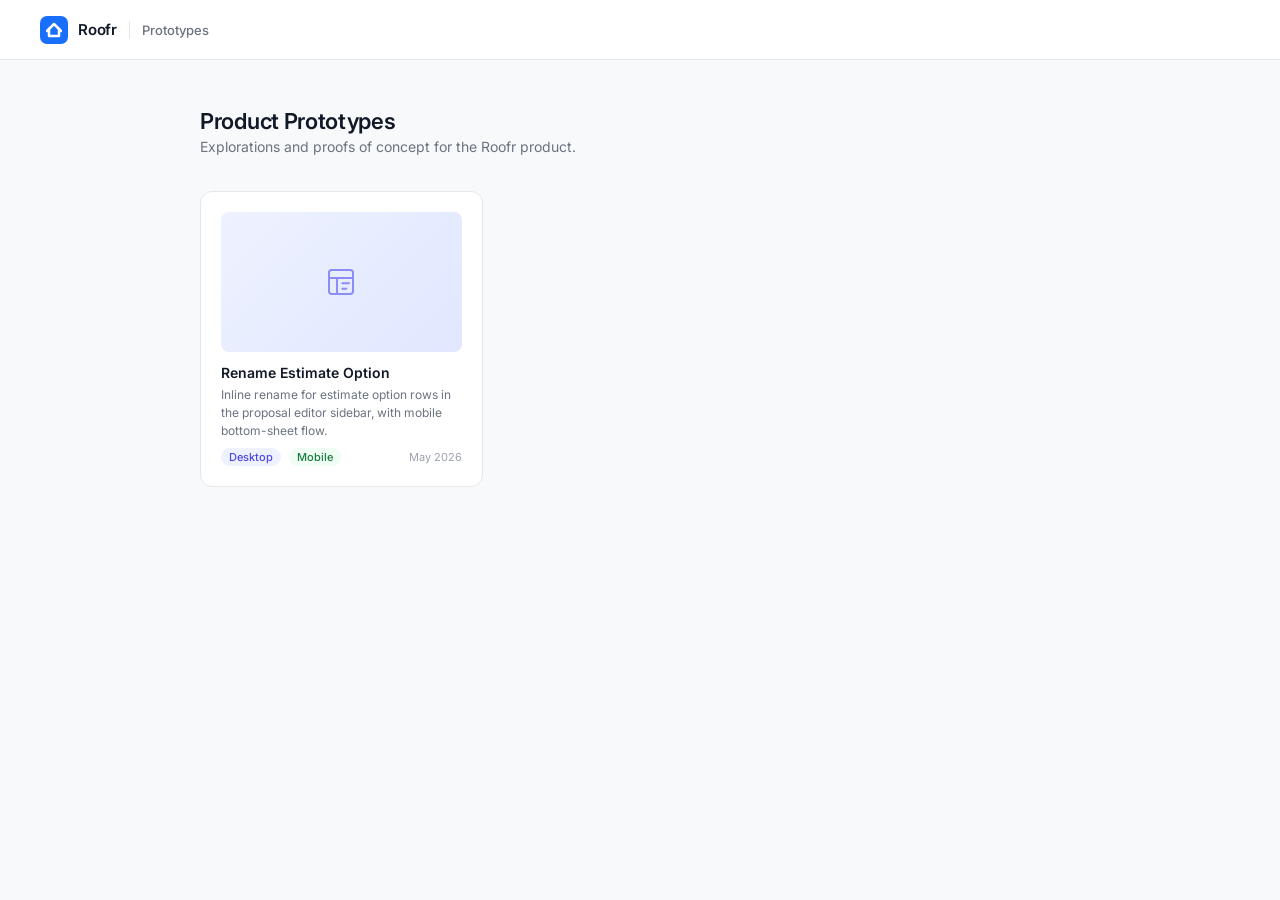
==== index.html @ ebd0edce "Initial commit — Rename Estimate Option prototype Adds landing page and first prototype: inline rena" ====
<!DOCTYPE html>
<html lang="en">
<head>
  <meta charset="UTF-8" />
  <meta name="viewport" content="width=device-width, initial-scale=1.0" />
  <title>Roofr Prototypes</title>
  <style>
    @import url('https://fonts.googleapis.com/css2?family=Inter:wght@400;500;600&display=swap');

    *, *::before, *::after { box-sizing: border-box; margin: 0; padding: 0; }

    body {
      font-family: 'Inter', -apple-system, BlinkMacSystemFont, sans-serif;
      background: #F8F9FA;
      color: #1A1A2E;
      min-height: 100vh;
    }

    header {
      background: #fff;
      border-bottom: 1px solid #E5E7EB;
      padding: 0 40px;
      height: 60px;
      display: flex;
      align-items: center;
      gap: 12px;
    }

    .logo {
      display: flex;
      align-items: center;
      gap: 10px;
    }

    .logo-mark {
      width: 28px;
      height: 28px;
      background: #1A6EFC;
      border-radius: 7px;
      display: flex;
      align-items: center;
      justify-content: center;
    }

    .logo-mark svg {
      width: 16px;
      height: 16px;
      fill: none;
      stroke: #fff;
      stroke-width: 2.5;
      stroke-linecap: round;
      stroke-linejoin: round;
    }

    .logo-text {
      font-size: 15px;
      font-weight: 600;
      color: #111827;
      letter-spacing: -0.2px;
    }

    .logo-divider {
      width: 1px;
      height: 18px;
      background: #E5E7EB;
      margin: 0 2px;
    }

    .logo-sub {
      font-size: 13px;
      font-weight: 500;
      color: #6B7280;
    }

    main {
      max-width: 960px;
      margin: 0 auto;
      padding: 48px 40px 80px;
    }

    .page-title {
      font-size: 22px;
      font-weight: 600;
      color: #111827;
      margin-bottom: 4px;
      letter-spacing: -0.3px;
    }

    .page-subtitle {
      font-size: 14px;
      color: #6B7280;
      margin-bottom: 36px;
    }

    .grid {
      display: grid;
      grid-template-columns: repeat(auto-fill, minmax(280px, 1fr));
      gap: 16px;
    }

    .card {
      background: #fff;
      border: 1px solid #E5E7EB;
      border-radius: 12px;
      padding: 20px;
      text-decoration: none;
      color: inherit;
      display: flex;
      flex-direction: column;
      gap: 12px;
      transition: border-color 0.15s, box-shadow 0.15s, transform 0.15s;
      cursor: pointer;
    }

    .card:hover {
      border-color: #1A6EFC;
      box-shadow: 0 4px 16px rgba(26,110,252,0.10);
      transform: translateY(-1px);
    }

    .card-thumb {
      width: 100%;
      height: 140px;
      background: linear-gradient(135deg, #EEF2FF 0%, #E0E7FF 100%);
      border-radius: 8px;
      display: flex;
      align-items: center;
      justify-content: center;
      overflow: hidden;
    }

    .card-thumb svg {
      width: 32px;
      height: 32px;
      stroke: #6366F1;
      fill: none;
      stroke-width: 1.5;
      stroke-linecap: round;
      stroke-linejoin: round;
      opacity: 0.7;
    }

    .card-body {
      display: flex;
      flex-direction: column;
      gap: 4px;
    }

    .card-title {
      font-size: 14px;
      font-weight: 600;
      color: #111827;
      line-height: 1.3;
    }

    .card-desc {
      font-size: 12px;
      color: #6B7280;
      line-height: 1.5;
    }

    .card-meta {
      display: flex;
      align-items: center;
      gap: 8px;
      margin-top: 4px;
    }

    .badge {
      font-size: 11px;
      font-weight: 500;
      padding: 2px 8px;
      border-radius: 20px;
      background: #F3F4F6;
      color: #6B7280;
    }

    .badge.desktop { background: #EEF2FF; color: #4F46E5; }
    .badge.mobile  { background: #F0FDF4; color: #15803D; }

    .card-date {
      font-size: 11px;
      color: #9CA3AF;
      margin-left: auto;
    }

    .empty-state {
      grid-column: 1 / -1;
      padding: 60px 0;
      text-align: center;
      color: #9CA3AF;
      font-size: 14px;
    }
  </style>
</head>
<body>

<header>
  <div class="logo">
    <div class="logo-mark">
      <svg viewBox="0 0 16 16"><polyline points="1,9 8,2 15,9"/><polyline points="3,7 3,14 13,14 13,7"/></svg>
    </div>
    <span class="logo-text">Roofr</span>
    <div class="logo-divider"></div>
    <span class="logo-sub">Prototypes</span>
  </div>
</header>

<main>
  <h1 class="page-title">Product Prototypes</h1>
  <p class="page-subtitle">Explorations and proofs of concept for the Roofr product.</p>

  <div class="grid">

    <a class="card" href="./rename-estimate-option/">
      <div class="card-thumb">
        <svg viewBox="0 0 24 24"><rect x="3" y="3" width="18" height="18" rx="2"/><line x1="3" y1="9" x2="21" y2="9"/><line x1="9" y1="21" x2="9" y2="9"/><path d="M13 13h5M13 17h3"/></svg>
      </div>
      <div class="card-body">
        <div class="card-title">Rename Estimate Option</div>
        <div class="card-desc">Inline rename for estimate option rows in the proposal editor sidebar, with mobile bottom-sheet flow.</div>
        <div class="card-meta">
          <span class="badge desktop">Desktop</span>
          <span class="badge mobile">Mobile</span>
          <span class="card-date">May 2026</span>
        </div>
      </div>
    </a>

  </div>
</main>

</body>
</html>
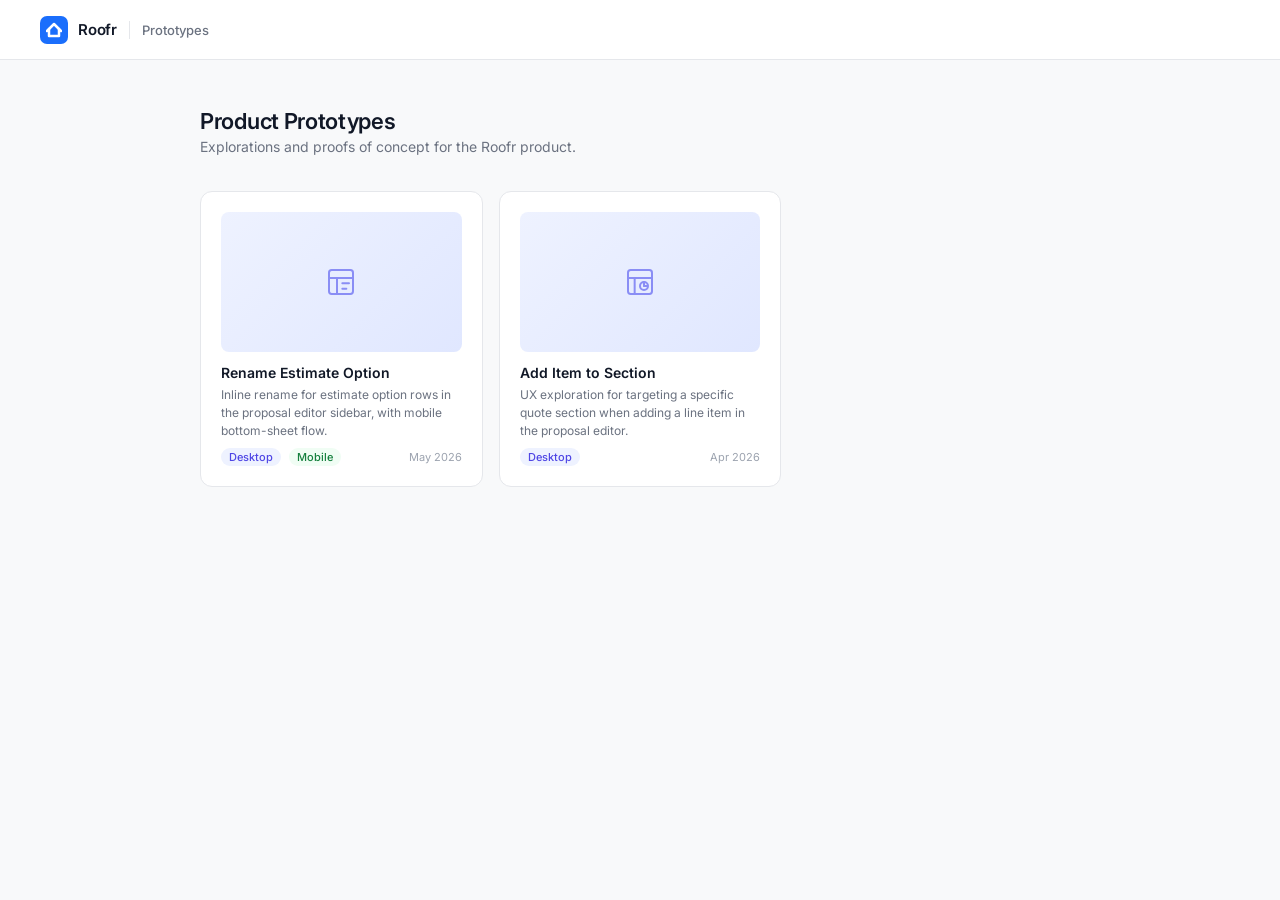
==== commit 32a0f03f: "Add Add Item to Section prototype" ====
--- a/index.html
+++ b/index.html
@@ -227,6 +227,20 @@
       </div>
     </a>
 
+    <a class="card" href="./select-section/">
+      <div class="card-thumb">
+        <svg viewBox="0 0 24 24"><rect x="3" y="3" width="18" height="18" rx="2"/><line x1="3" y1="9" x2="21" y2="9"/><path d="M8 21V9"/><circle cx="15" cy="15" r="3"/><line x1="15" y1="12" x2="15" y2="15"/><line x1="15" y1="15" x2="17" y2="15"/></svg>
+      </div>
+      <div class="card-body">
+        <div class="card-title">Add Item to Section</div>
+        <div class="card-desc">UX exploration for targeting a specific quote section when adding a line item in the proposal editor.</div>
+        <div class="card-meta">
+          <span class="badge desktop">Desktop</span>
+          <span class="card-date">Apr 2026</span>
+        </div>
+      </div>
+    </a>
+
   </div>
 </main>
 
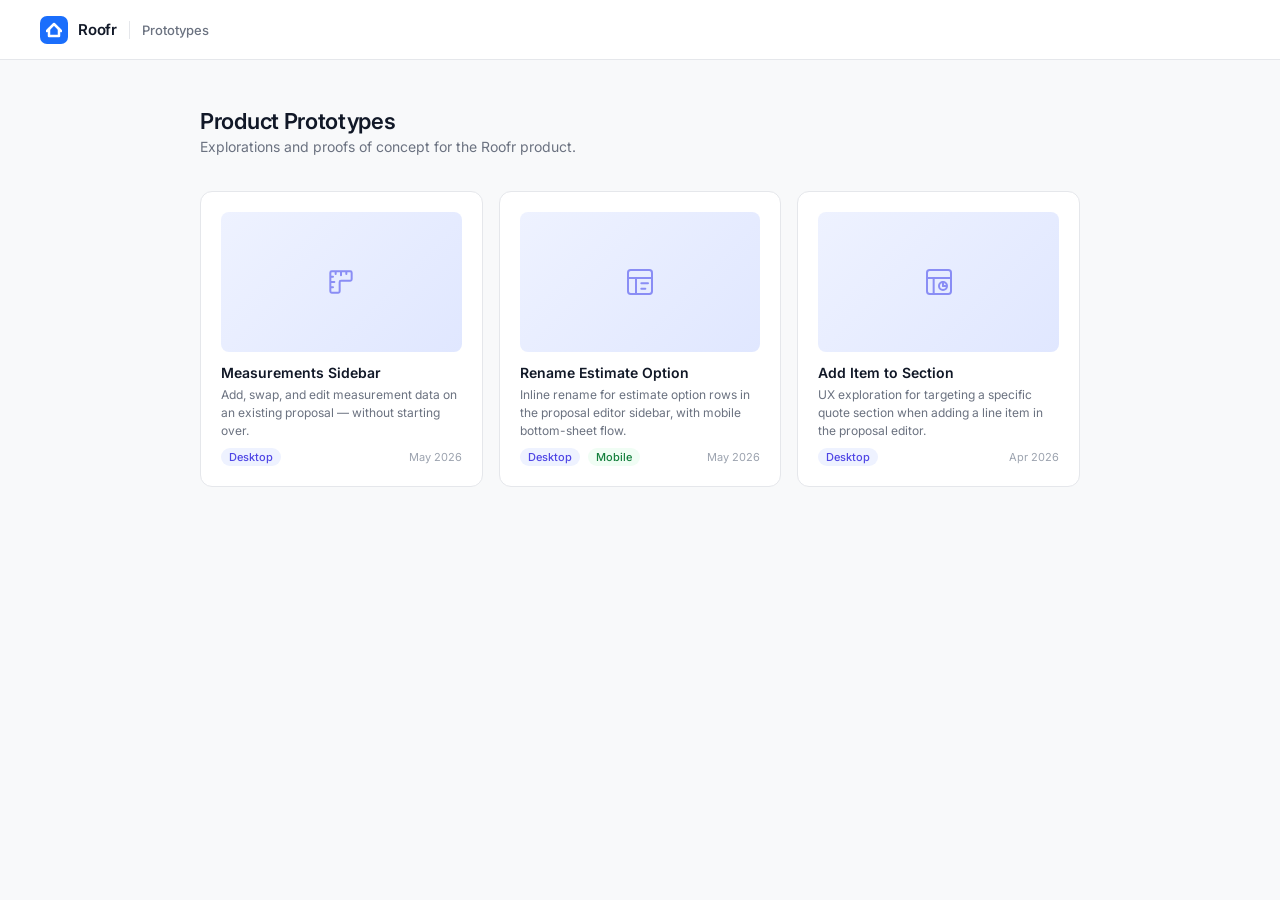
==== commit d63f91e0: "Add Measurements Sidebar prototype States A–I covering the full measurement panel lifecycle — source" ====
--- a/index.html
+++ b/index.html
@@ -212,6 +212,20 @@
 
   <div class="grid">
 
+    <a class="card" href="./measurements-sidebar/">
+      <div class="card-thumb">
+        <svg viewBox="0 0 24 24"><path d="M4 8H6M4 12H7M4 16H6M8 4V6M12 4V7M16 4V6M5 4H19C19.5 4 20 4.5 20 5V10C20 10.5 19.5 11 19 11H12C11.5 11 11 11.5 11 12V19C11 19.5 10.5 20 10 20H5C4.5 20 4 19.5 4 19V5C4 4.5 4.5 4 5 4Z" stroke-linecap="round" stroke-linejoin="round"/></svg>
+      </div>
+      <div class="card-body">
+        <div class="card-title">Measurements Sidebar</div>
+        <div class="card-desc">Add, swap, and edit measurement data on an existing proposal — without starting over.</div>
+        <div class="card-meta">
+          <span class="badge desktop">Desktop</span>
+          <span class="card-date">May 2026</span>
+        </div>
+      </div>
+    </a>
+
     <a class="card" href="./rename-estimate-option/">
       <div class="card-thumb">
         <svg viewBox="0 0 24 24"><rect x="3" y="3" width="18" height="18" rx="2"/><line x1="3" y1="9" x2="21" y2="9"/><line x1="9" y1="21" x2="9" y2="9"/><path d="M13 13h5M13 17h3"/></svg>
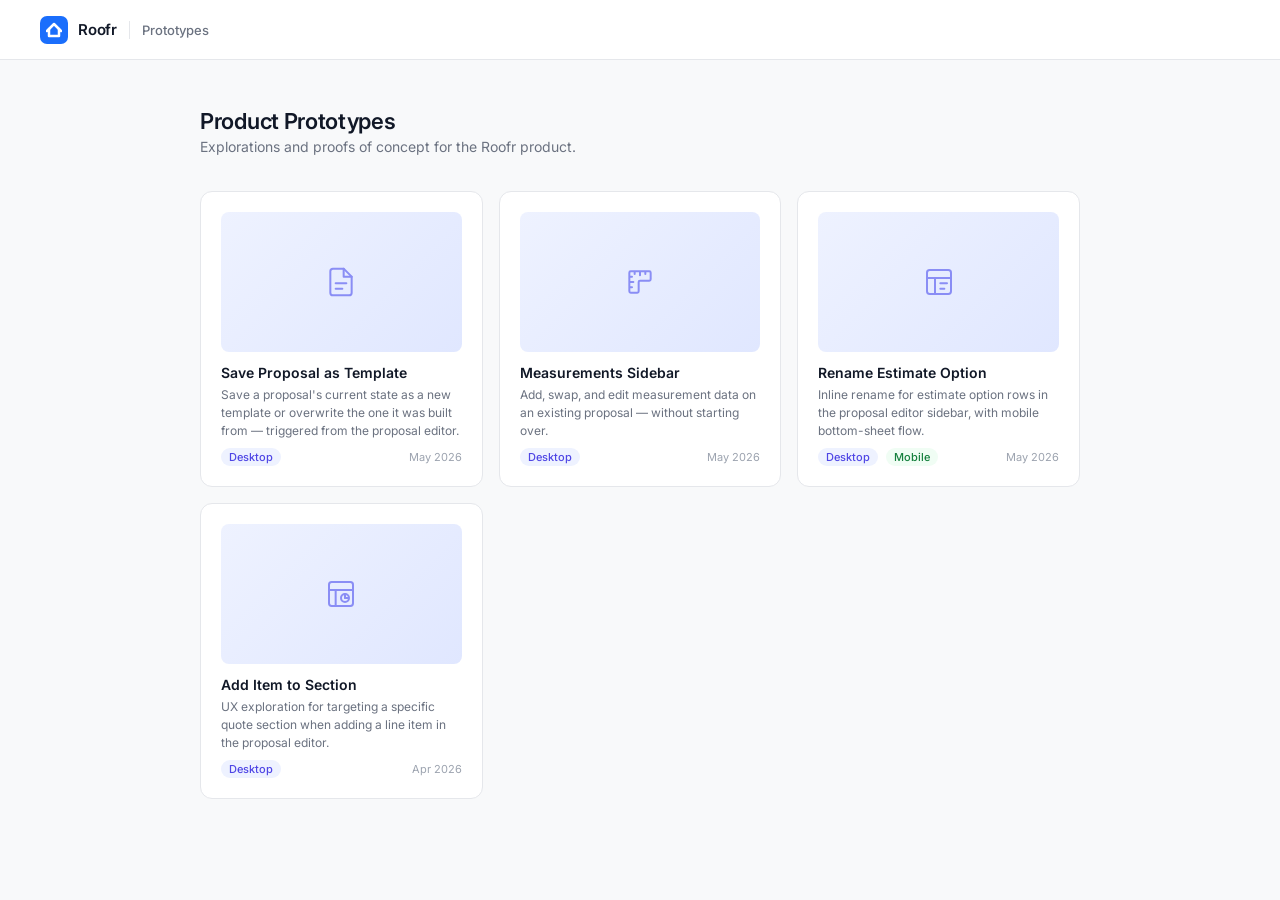
==== commit 405f009f: "Add Save Proposal as Template prototype Covers all 15 designed states: dual-option modal, single-opt" ====
--- a/index.html
+++ b/index.html
@@ -212,6 +212,20 @@
 
   <div class="grid">
 
+    <a class="card" href="./save-as-template/">
+      <div class="card-thumb">
+        <svg viewBox="0 0 24 24"><path d="M14 2H6a2 2 0 0 0-2 2v16a2 2 0 0 0 2 2h12a2 2 0 0 0 2-2V8z"/><polyline points="14 2 14 8 20 8"/><path d="M8 13h8M8 17h5"/></svg>
+      </div>
+      <div class="card-body">
+        <div class="card-title">Save Proposal as Template</div>
+        <div class="card-desc">Save a proposal's current state as a new template or overwrite the one it was built from — triggered from the proposal editor.</div>
+        <div class="card-meta">
+          <span class="badge desktop">Desktop</span>
+          <span class="card-date">May 2026</span>
+        </div>
+      </div>
+    </a>
+
     <a class="card" href="./measurements-sidebar/">
       <div class="card-thumb">
         <svg viewBox="0 0 24 24"><path d="M4 8H6M4 12H7M4 16H6M8 4V6M12 4V7M16 4V6M5 4H19C19.5 4 20 4.5 20 5V10C20 10.5 19.5 11 19 11H12C11.5 11 11 11.5 11 12V19C11 19.5 10.5 20 10 20H5C4.5 20 4 19.5 4 19V5C4 4.5 4.5 4 5 4Z" stroke-linecap="round" stroke-linejoin="round"/></svg>
